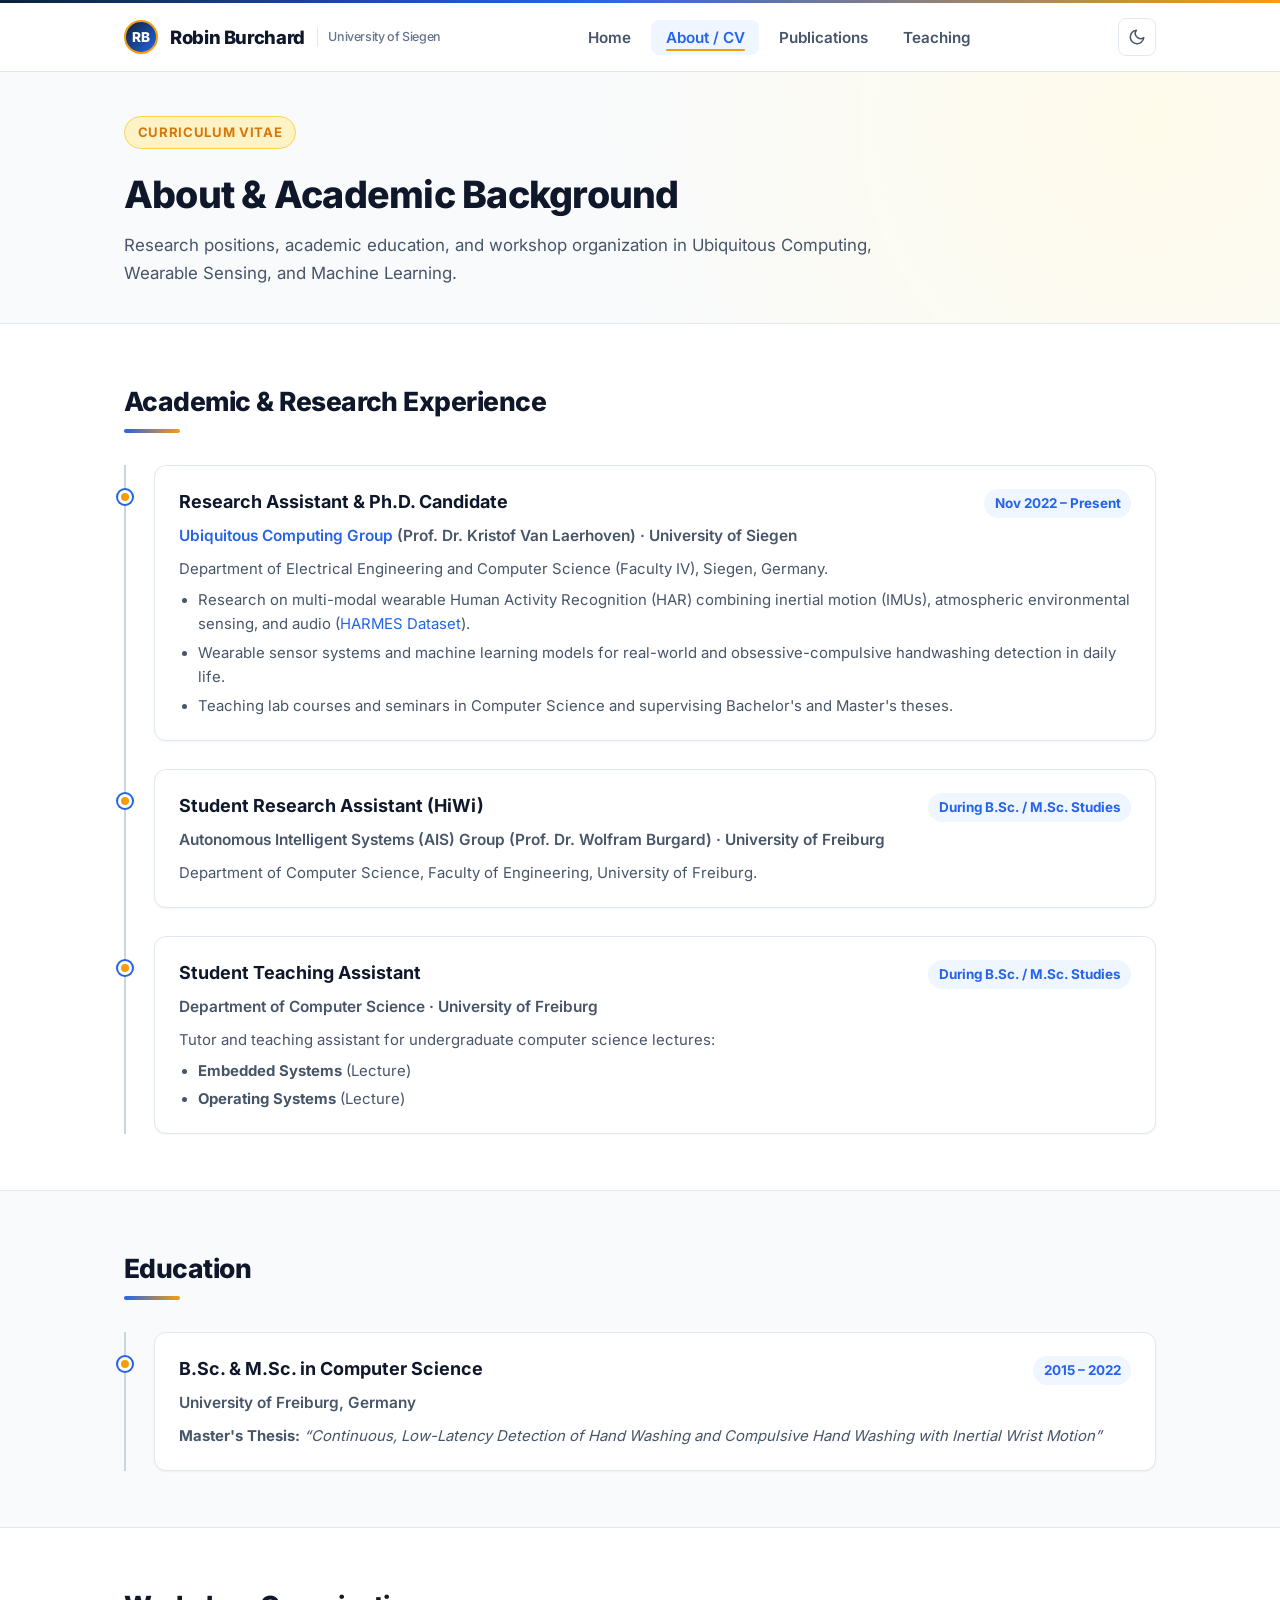
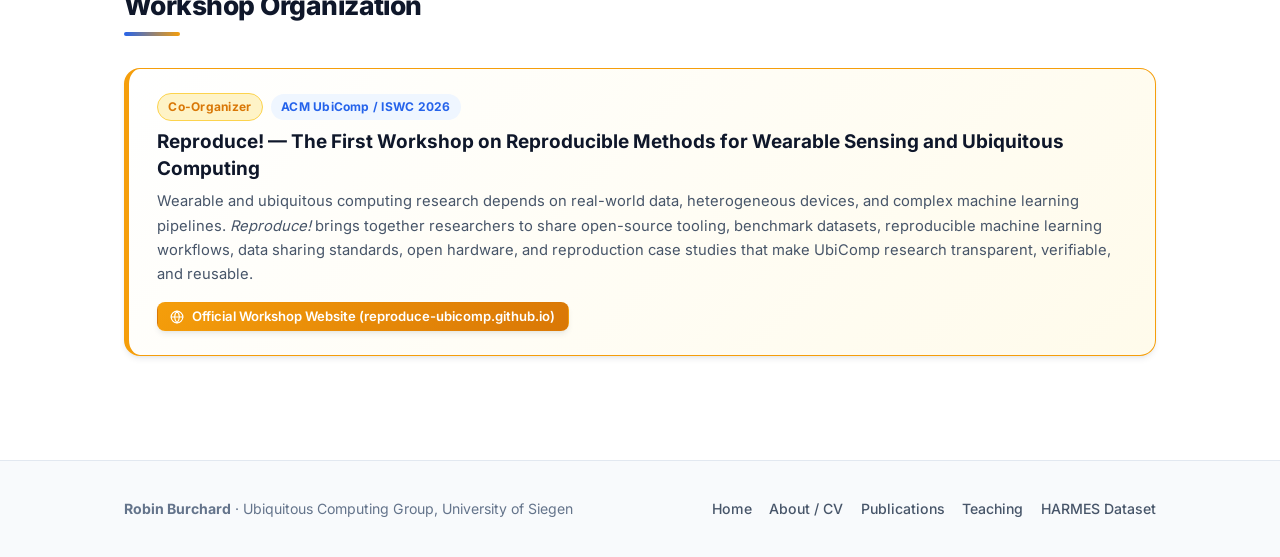
==== cv.html @ 3b198242 "feat: initial personal academic website (Home, CV, Publications, Teaching)" ====
<!DOCTYPE html>
<html lang="en">
<head>
  <meta charset="utf-8">
  <meta name="viewport" content="width=device-width, initial-scale=1">
  <title>About / CV — Robin Burchard</title>
  <meta name="description" content="Curriculum Vitae and academic background of Robin Burchard, Researcher and Ph.D. Candidate at the University of Siegen.">
  <meta name="author" content="Robin Burchard">
  <meta name="theme-color" content="#0b2239">

  <link rel="icon" type="image/svg+xml" href="assets/img/profile-placeholder.svg">
  <link rel="stylesheet" href="assets/css/style.css">
  <script src="assets/js/main.js"></script>
</head>
<body>

  <!-- Top Navigation -->
  <header class="site-header">
    <div class="container nav-inner">
      <a href="index.html" class="brand">
        <span class="brand-mark">RB</span>
        <span>Robin Burchard</span>
        <span class="brand-subtitle">University of Siegen</span>
      </a>

      <nav aria-label="Primary Navigation">
        <ul id="nav-links" class="nav-links">
          <li><a href="index.html" class="nav-link">Home</a></li>
          <li><a href="cv.html" class="nav-link active" aria-current="page">About / CV</a></li>
          <li><a href="publications.html" class="nav-link">Publications</a></li>
          <li><a href="teaching.html" class="nav-link">Teaching</a></li>
        </ul>
      </nav>

      <div class="nav-actions">
        <button id="theme-toggle" class="theme-toggle" type="button" aria-label="Toggle color theme"></button>
        <button id="mobile-menu-btn" class="mobile-menu-btn" type="button" aria-label="Toggle menu" aria-expanded="false">
          <svg viewBox="0 0 24 24" width="20" height="20" fill="none" stroke="currentColor" stroke-width="2" stroke-linecap="round"><line x1="3" y1="6" x2="21" y2="6"></line><line x1="3" y1="12" x2="21" y2="12"></line><line x1="3" y1="18" x2="21" y2="18"></line></svg>
        </button>
      </div>
    </div>
  </header>

  <main>
    <!-- Page Header -->
    <section class="page-hero">
      <div class="container">
        <span class="hero-eyebrow">Curriculum Vitae</span>
        <h1 class="page-title">About &amp; Academic Background</h1>
        <p class="page-lead">
          Research positions, academic education, and workshop organization in Ubiquitous Computing, Wearable Sensing, and Machine Learning.
        </p>
      </div>
    </section>

    <!-- Experience Section -->
    <section class="section">
      <div class="container">
        <div class="section-header">
          <div>
            <h2 class="section-title">Academic &amp; Research Experience</h2>
          </div>
        </div>

        <div class="timeline">
          <div class="timeline-item">
            <div class="timeline-header">
              <h3 class="timeline-role">Research Assistant &amp; Ph.D. Candidate</h3>
              <span class="timeline-period">Nov 2022 &ndash; Present</span>
            </div>
            <p class="timeline-org">
              <a href="https://ubicomp.eti.uni-siegen.de/home/team/index.html.en?lang=en" target="_blank" rel="noopener noreferrer">Ubiquitous Computing Group</a>
              (Prof. Dr. Kristof Van Laerhoven) &middot; University of Siegen
            </p>
            <div class="timeline-details">
              <p>Department of Electrical Engineering and Computer Science (Faculty IV), Siegen, Germany.</p>
              <ul>
                <li>Research on multi-modal wearable Human Activity Recognition (HAR) combining inertial motion (IMUs), atmospheric environmental sensing, and audio (<a href="https://rburchard.github.io/harmes-website/" target="_blank" rel="noopener noreferrer">HARMES Dataset</a>).</li>
                <li>Wearable sensor systems and machine learning models for real-world and obsessive-compulsive handwashing detection in daily life.</li>
                <li>Teaching lab courses and seminars in Computer Science and supervising Bachelor's and Master's theses.</li>
              </ul>
            </div>
          </div>

          <div class="timeline-item">
            <div class="timeline-header">
              <h3 class="timeline-role">Student Research Assistant (HiWi)</h3>
              <span class="timeline-period">During B.Sc. / M.Sc. Studies</span>
            </div>
            <p class="timeline-org">
              Autonomous Intelligent Systems (AIS) Group (Prof. Dr. Wolfram Burgard) &middot; University of Freiburg
            </p>
            <div class="timeline-details">
              <p>Department of Computer Science, Faculty of Engineering, University of Freiburg.</p>
            </div>
          </div>

          <div class="timeline-item">
            <div class="timeline-header">
              <h3 class="timeline-role">Student Teaching Assistant</h3>
              <span class="timeline-period">During B.Sc. / M.Sc. Studies</span>
            </div>
            <p class="timeline-org">
              Department of Computer Science &middot; University of Freiburg
            </p>
            <div class="timeline-details">
              <p>Tutor and teaching assistant for undergraduate computer science lectures:</p>
              <ul>
                <li><strong>Embedded Systems</strong> (Lecture)</li>
                <li><strong>Operating Systems</strong> (Lecture)</li>
              </ul>
            </div>
          </div>
        </div>
      </div>
    </section>

    <!-- Education Section -->
    <section class="section section-alt">
      <div class="container">
        <div class="section-header">
          <div>
            <h2 class="section-title">Education</h2>
          </div>
        </div>

        <div class="timeline">
          <div class="timeline-item">
            <div class="timeline-header">
              <h3 class="timeline-role">B.Sc. &amp; M.Sc. in Computer Science</h3>
              <span class="timeline-period">2015 &ndash; 2022</span>
            </div>
            <p class="timeline-org">University of Freiburg, Germany</p>
            <div class="timeline-details">
              <p>
                <strong>Master's Thesis:</strong>
                <em>&ldquo;Continuous, Low-Latency Detection of Hand Washing and Compulsive Hand Washing with Inertial Wrist Motion&rdquo;</em>
              </p>
            </div>
          </div>
        </div>
      </div>
    </section>

    <!-- Academic Organization Section -->
    <section class="section">
      <div class="container">
        <div class="section-header">
          <div>
            <h2 class="section-title">Workshop Organization</h2>
          </div>
        </div>

        <article class="pub-card-pinned featured-first">
          <div class="pub-card-body">
            <div class="pub-meta-top">
              <span class="badge badge-pinned">Co-Organizer</span>
              <span class="badge badge-year">ACM UbiComp / ISWC 2026</span>
            </div>
            <h3 class="pub-title">
              <a href="https://reproduce-ubicomp.github.io/" target="_blank" rel="noopener noreferrer">
                Reproduce! &mdash; The First Workshop on Reproducible Methods for Wearable Sensing and Ubiquitous Computing
              </a>
            </h3>
            <p class="pub-desc">
              Wearable and ubiquitous computing research depends on real-world data, heterogeneous devices, and complex machine learning pipelines.
              <em>Reproduce!</em> brings together researchers to share open-source tooling, benchmark datasets, reproducible machine learning workflows, data sharing standards, open hardware, and reproduction case studies that make UbiComp research transparent, verifiable, and reusable.
            </p>
            <div class="pub-links">
              <a href="https://reproduce-ubicomp.github.io/" class="btn btn-sm btn-gold" target="_blank" rel="noopener noreferrer">
                <svg viewBox="0 0 24 24" fill="none" stroke="currentColor" stroke-width="2" stroke-linecap="round" stroke-linejoin="round"><circle cx="12" cy="12" r="10"></circle><line x1="2" y1="12" x2="22" y2="12"></line><path d="M12 2a15.3 15.3 0 0 1 4 10 15.3 15.3 0 0 1-4 10 15.3 15.3 0 0 1-4-10 15.3 15.3 0 0 1 4-10z"></path></svg>
                <span>Official Workshop Website (reproduce-ubicomp.github.io)</span>
              </a>
            </div>
          </div>
        </article>
      </div>
    </section>
  </main>

  <!-- Footer -->
  <footer class="site-footer">
    <div class="container footer-inner">
      <div>
        <strong>Robin Burchard</strong> &middot; Ubiquitous Computing Group, University of Siegen
      </div>
      <div class="footer-links">
        <a href="index.html">Home</a>
        <a href="cv.html">About / CV</a>
        <a href="publications.html">Publications</a>
        <a href="teaching.html">Teaching</a>
        <a href="https://rburchard.github.io/harmes-website/">HARMES Dataset</a>
      </div>
    </div>
  </footer>

</body>
</html>
---- assets/css/style.css ----
@import url('fonts.css');

/* ==========================================================================
   HARMES-Consistent Design System & Theme Variables (Light / Dark / Auto)
   Zero External Requests · 100% GDPR Compliant
   ========================================================================== */

:root {
  /* Brand Palette derived from HARMES Logo & Website */
  --harmes-navy: #0b2239;
  --harmes-navy-light: #15385c;
  --harmes-blue: #2563eb;
  --harmes-blue-hover: #1d4ed8;
  --harmes-sky: #0ea5e9;
  --harmes-gold: #f59e0b;
  --harmes-gold-light: #fbbf24;
  --harmes-gold-dark: #d97706;
  --harmes-gold-bg: #fffbeb;
  --harmes-gold-border: #fde68a;

  /* Light Mode Surfaces & Text */
  --bg-primary: #ffffff;
  --bg-secondary: #f8fafc;
  --bg-tertiary: #f1f5f9;
  --bg-card: #ffffff;
  --bg-nav: rgba(255, 255, 255, 0.88);
  --text-primary: #0f172a;
  --text-secondary: #475569;
  --text-muted: #64748b;
  --border-color: #e2e8f0;
  --border-strong: #cbd5e1;

  --primary-color: #2563eb;
  --primary-hover: #1d4ed8;
  --primary-soft: #eff6ff;
  --accent-gold: #d97706;
  --accent-gold-bg: #fef3c7;
  --accent-gold-border: #fcd34d;

  /* Shadows & Radii (matching harmes-website) */
  --shadow-sm: 0 1px 2px 0 rgba(11, 34, 57, 0.05);
  --shadow-md: 0 4px 6px -1px rgba(11, 34, 57, 0.08), 0 2px 4px -2px rgba(11, 34, 57, 0.06);
  --shadow-lg: 0 10px 15px -3px rgba(11, 34, 57, 0.1), 0 4px 6px -4px rgba(11, 34, 57, 0.06);
  --shadow-xl: 0 20px 25px -5px rgba(11, 34, 57, 0.12), 0 8px 10px -6px rgba(11, 34, 57, 0.06);
  --radius-sm: 8px;
  --radius-md: 12px;
  --radius-lg: 16px;
  --radius-xl: 22px;
  --transition: all 0.25s cubic-bezier(0.4, 0, 0.2, 1);
  --max-width: 1080px;
}

[data-theme="dark"] {
  --bg-primary: #091524;
  --bg-secondary: #0d1f33;
  --bg-tertiary: #142c47;
  --bg-card: #0f233a;
  --bg-nav: rgba(9, 21, 36, 0.88);
  --text-primary: #f1f5f9;
  --text-secondary: #cbd5e1;
  --text-muted: #94a3b8;
  --border-color: #1e3a5f;
  --border-strong: #2d4f7c;

  --primary-color: #3b82f6;
  --primary-hover: #60a5fa;
  --primary-soft: rgba(59, 130, 246, 0.15);
  --accent-gold: #fbbf24;
  --accent-gold-bg: rgba(245, 158, 11, 0.15);
  --accent-gold-border: rgba(251, 191, 36, 0.4);
  --harmes-gold-bg: rgba(245, 158, 11, 0.08);
  --harmes-gold-border: rgba(251, 191, 36, 0.35);

  --shadow-sm: 0 1px 2px 0 rgba(0, 0, 0, 0.3);
  --shadow-md: 0 4px 6px -1px rgba(0, 0, 0, 0.4), 0 2px 4px -2px rgba(0, 0, 0, 0.3);
  --shadow-lg: 0 10px 15px -3px rgba(0, 0, 0, 0.45), 0 4px 6px -4px rgba(0, 0, 0, 0.35);
  --shadow-xl: 0 20px 25px -5px rgba(0, 0, 0, 0.55), 0 8px 10px -6px rgba(0, 0, 0, 0.4);
}

/* ==========================================================================
   Reset & Base Typography
   ========================================================================== */

*, *::before, *::after {
  box-sizing: border-box;
  margin: 0;
  padding: 0;
}

html {
  scroll-behavior: smooth;
}

body {
  font-family: 'Inter', -apple-system, BlinkMacSystemFont, 'Segoe UI', Roboto, sans-serif;
  color: var(--text-primary);
  background-color: var(--bg-primary);
  line-height: 1.65;
  font-size: 16px;
  -webkit-font-smoothing: antialiased;
  -moz-osx-font-smoothing: grayscale;
  min-height: 100vh;
  display: flex;
  flex-direction: column;
  transition: background-color 0.25s ease, color 0.25s ease;
}

a {
  color: var(--primary-color);
  text-decoration: none;
  transition: var(--transition);
}

a:hover {
  color: var(--primary-hover);
}

img, svg {
  max-width: 100%;
  display: block;
}

.container {
  width: 100%;
  max-width: var(--max-width);
  margin: 0 auto;
  padding: 0 1.5rem;
}

main {
  flex: 1;
}

/* ==========================================================================
   Sticky Top Navigation Bar
   ========================================================================== */

.site-header {
  position: sticky;
  top: 0;
  z-index: 100;
  background: var(--bg-nav);
  backdrop-filter: blur(12px);
  -webkit-backdrop-filter: blur(12px);
  border-bottom: 1px solid var(--border-color);
  transition: var(--transition);
}

/* Top Gold-Blue Accent Strip inspired by HARMES */
.site-header::before {
  content: "";
  display: block;
  height: 3px;
  background: linear-gradient(90deg, var(--harmes-navy) 0%, var(--harmes-blue) 45%, var(--harmes-gold) 100%);
}

.nav-inner {
  display: flex;
  align-items: center;
  justify-content: space-between;
  height: 4.25rem;
}

.brand {
  display: flex;
  align-items: center;
  gap: 0.75rem;
  font-weight: 800;
  font-size: 1.15rem;
  color: var(--text-primary);
  letter-spacing: -0.02em;
}

.brand:hover {
  color: var(--primary-color);
}

.brand-mark {
  width: 34px;
  height: 34px;
  border-radius: 50%;
  background: linear-gradient(135deg, var(--harmes-navy), var(--harmes-blue));
  border: 2px solid var(--harmes-gold);
  color: #ffffff;
  font-size: 0.85rem;
  font-weight: 800;
  display: inline-flex;
  align-items: center;
  justify-content: center;
  box-shadow: var(--shadow-sm);
}

.brand-subtitle {
  font-size: 0.78rem;
  font-weight: 500;
  color: var(--text-muted);
  display: none;
}

@media (min-width: 640px) {
  .brand-subtitle {
    display: inline-block;
    padding-left: 0.65rem;
    border-left: 1px solid var(--border-color);
  }
}

.nav-links {
  display: flex;
  align-items: center;
  gap: 0.35rem;
  list-style: none;
}

.nav-link {
  padding: 0.5rem 0.9rem;
  border-radius: var(--radius-sm);
  font-weight: 600;
  font-size: 0.95rem;
  color: var(--text-secondary);
  position: relative;
}

.nav-link:hover {
  color: var(--text-primary);
  background: var(--bg-secondary);
}

.nav-link.active {
  color: var(--primary-color);
  background: var(--primary-soft);
}

.nav-link.active::after {
  content: "";
  position: absolute;
  bottom: 4px;
  left: 0.9rem;
  right: 0.9rem;
  height: 2px;
  border-radius: 2px;
  background: var(--harmes-gold);
}

.nav-actions {
  display: flex;
  align-items: center;
  gap: 0.5rem;
}

.theme-toggle, .mobile-menu-btn {
  display: inline-flex;
  align-items: center;
  justify-content: center;
  width: 38px;
  height: 38px;
  border-radius: var(--radius-sm);
  border: 1px solid var(--border-color);
  background: var(--bg-card);
  color: var(--text-secondary);
  cursor: pointer;
  transition: var(--transition);
}

.theme-toggle:hover, .mobile-menu-btn:hover {
  color: var(--accent-gold);
  border-color: var(--accent-gold-border);
  transform: translateY(-1px);
  box-shadow: var(--shadow-sm);
}

.mobile-menu-btn {
  display: none;
}

@media (max-width: 720px) {
  .mobile-menu-btn {
    display: inline-flex;
  }
  .nav-links {
    display: none;
    position: absolute;
    top: 100%;
    left: 0;
    right: 0;
    background: var(--bg-card);
    border-bottom: 1px solid var(--border-color);
    padding: 0.75rem 1.5rem 1rem;
    flex-direction: column;
    align-items: stretch;
    box-shadow: var(--shadow-lg);
  }
  .nav-links.open {
    display: flex;
  }
}

/* ==========================================================================
   Hero Section (Home Page)
   ========================================================================== */

.hero-section {
  padding: 4rem 0 3.25rem;
  background: radial-gradient(circle at 85% 15%, var(--harmes-gold-bg) 0%, transparent 45%),
              radial-gradient(circle at 10% 80%, var(--primary-soft) 0%, transparent 50%),
              var(--bg-secondary);
  border-bottom: 1px solid var(--border-color);
}

.hero-grid {
  display: grid;
  grid-template-columns: 240px 1fr;
  gap: 3rem;
  align-items: center;
}

@media (max-width: 820px) {
  .hero-grid {
    grid-template-columns: 1fr;
    text-align: center;
    gap: 2rem;
  }
}

.profile-avatar-wrap {
  position: relative;
  width: 220px;
  height: 220px;
  margin: 0 auto;
}

.profile-avatar {
  width: 100%;
  height: 100%;
  border-radius: 50%;
  object-fit: cover;
  border: 4px solid var(--harmes-gold);
  box-shadow: var(--shadow-xl);
  background: var(--bg-card);
  transition: var(--transition);
}

.profile-avatar-wrap:hover .profile-avatar {
  transform: scale(1.02);
}

.profile-status-pill {
  position: absolute;
  bottom: 6px;
  right: 6px;
  background: var(--harmes-navy);
  color: #ffffff;
  border: 2px solid var(--harmes-gold);
  padding: 0.25rem 0.65rem;
  border-radius: 999px;
  font-size: 0.75rem;
  font-weight: 700;
  letter-spacing: 0.02em;
  box-shadow: var(--shadow-md);
}

.hero-eyebrow {
  display: inline-flex;
  align-items: center;
  gap: 0.45rem;
  padding: 0.3rem 0.8rem;
  border-radius: 999px;
  font-size: 0.82rem;
  font-weight: 700;
  text-transform: uppercase;
  letter-spacing: 0.05em;
  background: var(--accent-gold-bg);
  color: var(--accent-gold);
  border: 1px solid var(--accent-gold-border);
  margin-bottom: 0.9rem;
}

.hero-title {
  font-size: clamp(2rem, 4vw, 2.75rem);
  font-weight: 800;
  letter-spacing: -0.025em;
  line-height: 1.15;
  color: var(--text-primary);
  margin-bottom: 0.5rem;
}

.hero-affiliation {
  font-size: 1.1rem;
  font-weight: 500;
  color: var(--text-secondary);
  margin-bottom: 1.25rem;
}

.hero-affiliation a {
  font-weight: 600;
  border-bottom: 1px dashed var(--primary-color);
}

.hero-bio {
  font-size: 1.02rem;
  color: var(--text-secondary);
  margin-bottom: 1.5rem;
  max-width: 72ch;
}

.research-tags {
  display: flex;
  flex-wrap: wrap;
  gap: 0.5rem;
  margin-bottom: 1.75rem;
}

@media (max-width: 820px) {
  .research-tags {
    justify-content: center;
  }
}

.tag-pill {
  display: inline-flex;
  align-items: center;
  gap: 0.35rem;
  padding: 0.32rem 0.78rem;
  border-radius: 999px;
  font-size: 0.84rem;
  font-weight: 600;
  background: var(--bg-card);
  color: var(--text-primary);
  border: 1px solid var(--border-color);
  box-shadow: var(--shadow-sm);
}

.tag-pill .dot {
  width: 7px;
  height: 7px;
  border-radius: 50%;
  background: var(--harmes-gold);
}

.tag-pill:nth-child(odd) .dot {
  background: var(--primary-color);
}

/* ==========================================================================
   Buttons & Social / Profile Links (Matching harmes-website button style)
   ========================================================================== */

.social-links-bar {
  display: flex;
  flex-wrap: wrap;
  gap: 0.6rem;
  align-items: center;
}

@media (max-width: 820px) {
  .social-links-bar {
    justify-content: center;
  }
}

.btn {
  display: inline-flex;
  align-items: center;
  gap: 0.5rem;
  padding: 0.55rem 1.05rem;
  border-radius: var(--radius-md);
  font-weight: 600;
  font-size: 0.9rem;
  border: 1.5px solid var(--border-color);
  background: var(--bg-card);
  color: var(--text-primary);
  box-shadow: var(--shadow-sm);
  cursor: pointer;
  transition: var(--transition);
  line-height: 1.2;
}

.btn svg {
  width: 17px;
  height: 17px;
  flex-shrink: 0;
}

.btn:hover {
  transform: translateY(-2px);
  box-shadow: var(--shadow-md);
  border-color: var(--primary-color);
  color: var(--primary-color);
}

.btn-primary {
  background: var(--harmes-navy);
  color: #ffffff;
  border-color: var(--harmes-navy);
  box-shadow: var(--shadow-md);
}

[data-theme="dark"] .btn-primary {
  background: var(--primary-color);
  border-color: var(--primary-color);
}

.btn-primary:hover {
  background: var(--primary-color);
  border-color: var(--primary-color);
  color: #ffffff;
  box-shadow: var(--shadow-lg);
}

.btn-gold {
  background: linear-gradient(135deg, var(--harmes-gold) 0%, var(--harmes-gold-dark) 100%);
  color: #ffffff;
  border-color: transparent;
  box-shadow: var(--shadow-md);
}

.btn-gold:hover {
  color: #ffffff;
  filter: brightness(1.06);
  box-shadow: var(--shadow-lg);
}

.btn-sm {
  padding: 0.38rem 0.78rem;
  font-size: 0.82rem;
  border-radius: var(--radius-sm);
}

.btn-sm svg {
  width: 14px;
  height: 14px;
}

/* ==========================================================================
   Section Headers & Page Banners
   ========================================================================== */

.section {
  padding: 3.5rem 0;
}

.section-alt {
  background-color: var(--bg-secondary);
  border-top: 1px solid var(--border-color);
  border-bottom: 1px solid var(--border-color);
}

.section-header {
  display: flex;
  align-items: flex-end;
  justify-content: space-between;
  flex-wrap: wrap;
  gap: 1rem;
  margin-bottom: 2rem;
}

.section-title {
  font-size: 1.65rem;
  font-weight: 800;
  color: var(--text-primary);
  letter-spacing: -0.02em;
  position: relative;
  padding-bottom: 0.55rem;
}

.section-title::after {
  content: "";
  position: absolute;
  bottom: 0;
  left: 0;
  width: 56px;
  height: 4px;
  border-radius: 2px;
  background: linear-gradient(90deg, var(--primary-color), var(--harmes-gold));
}

.section-subtitle {
  color: var(--text-secondary);
  font-size: 0.98rem;
  margin-top: 0.35rem;
}

.page-hero {
  padding: 2.75rem 0 2.25rem;
  background: radial-gradient(circle at 90% 20%, var(--harmes-gold-bg) 0%, transparent 50%),
              var(--bg-secondary);
  border-bottom: 1px solid var(--border-color);
}

.page-title {
  font-size: clamp(1.75rem, 3.2vw, 2.35rem);
  font-weight: 800;
  letter-spacing: -0.02em;
  margin-bottom: 0.4rem;
}

.page-lead {
  color: var(--text-secondary);
  font-size: 1.05rem;
  max-width: 70ch;
}

/* ==========================================================================
   Pinned / Highlighted Publication Cards
   ========================================================================== */

.pinned-grid {
  display: flex;
  flex-direction: column;
  gap: 1.35rem;
}

.pub-card-pinned {
  background: var(--bg-card);
  border: 1.5px solid var(--harmes-gold-border);
  border-left: 5px solid var(--harmes-gold);
  border-radius: var(--radius-lg);
  padding: 1.5rem 1.75rem;
  box-shadow: var(--shadow-md);
  transition: var(--transition);
  display: flex;
  gap: 1.5rem;
  align-items: flex-start;
  position: relative;
}

.pub-card-pinned.featured-first {
  background: linear-gradient(135deg, var(--bg-card) 0%, var(--harmes-gold-bg) 100%);
  border-left: 5px solid var(--primary-color);
  border-color: var(--harmes-gold);
}

.pub-card-pinned:hover {
  transform: translateY(-3px);
  box-shadow: var(--shadow-lg);
}

.pub-card-icon {
  width: 78px;
  height: 78px;
  border-radius: var(--radius-md);
  object-fit: contain;
  flex-shrink: 0;
  background: #ffffff;
  padding: 4px;
  border: 1px solid var(--border-color);
  box-shadow: var(--shadow-sm);
}

@media (max-width: 640px) {
  .pub-card-pinned {
    flex-direction: column;
    padding: 1.25rem;
  }
  .pub-card-icon {
    width: 64px;
    height: 64px;
  }
}

.pub-card-body {
  flex: 1;
  min-width: 0;
}

.pub-meta-top {
  display: flex;
  flex-wrap: wrap;
  align-items: center;
  gap: 0.5rem;
  margin-bottom: 0.5rem;
}

.badge {
  display: inline-flex;
  align-items: center;
  gap: 0.35rem;
  padding: 0.2rem 0.65rem;
  border-radius: 999px;
  font-size: 0.75rem;
  font-weight: 700;
  letter-spacing: 0.02em;
}

.badge-pinned {
  background: var(--accent-gold-bg);
  color: var(--accent-gold);
  border: 1px solid var(--accent-gold-border);
}

.badge-year {
  background: var(--primary-soft);
  color: var(--primary-color);
}

.badge-type {
  background: var(--bg-tertiary);
  color: var(--text-secondary);
}

.pub-title {
  font-size: 1.18rem;
  font-weight: 700;
  line-height: 1.4;
  color: var(--text-primary);
  margin-bottom: 0.45rem;
}

.pub-title a {
  color: inherit;
}

.pub-title a:hover {
  color: var(--primary-color);
}

.pub-authors {
  font-size: 0.94rem;
  color: var(--text-secondary);
  margin-bottom: 0.35rem;
}

.pub-authors .author-self {
  font-weight: 700;
  color: var(--text-primary);
  text-decoration: underline;
  text-decoration-color: var(--harmes-gold);
  text-underline-offset: 3px;
}

.pub-venue {
  font-size: 0.9rem;
  font-style: italic;
  color: var(--text-muted);
  margin-bottom: 0.65rem;
}

.pub-desc {
  font-size: 0.92rem;
  color: var(--text-secondary);
  margin-bottom: 0.95rem;
}

.pub-links {
  display: flex;
  flex-wrap: wrap;
  gap: 0.5rem;
}

/* ==========================================================================
   Chronological Publication List & Filter Controls
   ========================================================================== */

.pub-controls {
  display: flex;
  flex-wrap: wrap;
  gap: 1rem;
  align-items: center;
  justify-content: space-between;
  background: var(--bg-card);
  padding: 1rem 1.25rem;
  border-radius: var(--radius-md);
  border: 1px solid var(--border-color);
  box-shadow: var(--shadow-sm);
  margin-bottom: 2rem;
}

.search-box {
  position: relative;
  flex: 1;
  min-width: 240px;
}

.search-box svg {
  position: absolute;
  left: 0.85rem;
  top: 50%;
  transform: translateY(-50%);
  width: 16px;
  height: 16px;
  color: var(--text-muted);
}

.search-input {
  width: 100%;
  padding: 0.55rem 0.9rem 0.55rem 2.4rem;
  border-radius: var(--radius-sm);
  border: 1px solid var(--border-color);
  background: var(--bg-secondary);
  color: var(--text-primary);
  font-family: inherit;
  font-size: 0.92rem;
  transition: var(--transition);
}

.search-input:focus {
  outline: none;
  border-color: var(--primary-color);
  background: var(--bg-card);
  box-shadow: 0 0 0 3px var(--primary-soft);
}

.filter-pills {
  display: flex;
  flex-wrap: wrap;
  gap: 0.4rem;
}

.filter-btn {
  padding: 0.42rem 0.85rem;
  border-radius: 999px;
  font-size: 0.83rem;
  font-weight: 600;
  border: 1px solid var(--border-color);
  background: var(--bg-secondary);
  color: var(--text-secondary);
  cursor: pointer;
  transition: var(--transition);
}

.filter-btn:hover {
  color: var(--text-primary);
  border-color: var(--border-strong);
}

.filter-btn.active {
  background: var(--harmes-navy);
  color: #ffffff;
  border-color: var(--harmes-navy);
}

[data-theme="dark"] .filter-btn.active {
  background: var(--primary-color);
  border-color: var(--primary-color);
}

.year-group {
  margin-bottom: 2.5rem;
}

.year-heading {
  display: flex;
  align-items: center;
  gap: 0.75rem;
  font-size: 1.35rem;
  font-weight: 800;
  color: var(--text-primary);
  margin-bottom: 1rem;
}

.year-heading::after {
  content: "";
  flex: 1;
  height: 1px;
  background: var(--border-color);
}

.year-count {
  font-size: 0.8rem;
  font-weight: 600;
  padding: 0.15rem 0.55rem;
  border-radius: 999px;
  background: var(--bg-tertiary);
  color: var(--text-muted);
}

.pub-list {
  display: flex;
  flex-direction: column;
  gap: 0.9rem;
}

.pub-item {
  background: var(--bg-card);
  border: 1px solid var(--border-color);
  border-radius: var(--radius-md);
  padding: 1.15rem 1.35rem;
  transition: var(--transition);
}

.pub-item:hover {
  border-color: var(--primary-color);
  box-shadow: var(--shadow-sm);
}

.bibtex-drawer {
  display: none;
  margin-top: 0.85rem;
  padding: 0.85rem 1rem;
  background: var(--bg-secondary);
  border: 1px solid var(--border-color);
  border-radius: var(--radius-sm);
  font-family: ui-monospace, SFMono-Regular, Menlo, Monaco, Consolas, monospace;
  font-size: 0.8rem;
  overflow-x: auto;
  white-space: pre-wrap;
  color: var(--text-secondary);
  position: relative;
}

.bibtex-drawer.open {
  display: block;
}

/* ==========================================================================
   CV Timeline & Cards (About / CV & Teaching Pages)
   ========================================================================== */

.timeline {
  position: relative;
  padding-left: 1.75rem;
  border-left: 2px solid var(--border-strong);
  display: flex;
  flex-direction: column;
  gap: 1.75rem;
}

.timeline-item {
  position: relative;
  background: var(--bg-card);
  border: 1px solid var(--border-color);
  border-radius: var(--radius-md);
  padding: 1.35rem 1.5rem;
  box-shadow: var(--shadow-sm);
  transition: var(--transition);
}

.timeline-item:hover {
  border-color: var(--primary-color);
  box-shadow: var(--shadow-md);
}

.timeline-item::before {
  content: "";
  position: absolute;
  left: -2.32rem;
  top: 1.5rem;
  width: 14px;
  height: 14px;
  border-radius: 50%;
  background: var(--harmes-gold);
  border: 3px solid var(--bg-primary);
  box-shadow: 0 0 0 2px var(--primary-color);
}

.timeline-header {
  display: flex;
  flex-wrap: wrap;
  justify-content: space-between;
  align-items: baseline;
  gap: 0.5rem;
  margin-bottom: 0.35rem;
}

.timeline-role {
  font-size: 1.12rem;
  font-weight: 700;
  color: var(--text-primary);
}

.timeline-period {
  font-size: 0.84rem;
  font-weight: 700;
  padding: 0.2rem 0.65rem;
  border-radius: 999px;
  background: var(--primary-soft);
  color: var(--primary-color);
}

.timeline-org {
  font-size: 0.96rem;
  font-weight: 600;
  color: var(--text-secondary);
  margin-bottom: 0.5rem;
}

.timeline-details {
  font-size: 0.93rem;
  color: var(--text-secondary);
}

.timeline-details ul {
  padding-left: 1.2rem;
  margin-top: 0.4rem;
}

.timeline-details li + li {
  margin-top: 0.25rem;
}

/* Feature Cards Grid (Workshop & Teaching) */
.cards-grid {
  display: grid;
  grid-template-columns: repeat(auto-fit, minmax(300px, 1fr));
  gap: 1.35rem;
}

.info-card {
  background: var(--bg-card);
  border: 1px solid var(--border-color);
  border-top: 4px solid var(--primary-color);
  border-radius: var(--radius-md);
  padding: 1.5rem;
  box-shadow: var(--shadow-sm);
  transition: var(--transition);
  display: flex;
  flex-direction: column;
  justify-content: space-between;
}

.info-card.gold-accent {
  border-top-color: var(--harmes-gold);
}

.info-card:hover {
  transform: translateY(-2px);
  box-shadow: var(--shadow-md);
}

.info-card-title {
  font-size: 1.15rem;
  font-weight: 700;
  color: var(--text-primary);
  margin: 0.5rem 0 0.4rem;
}

.info-card-meta {
  font-size: 0.88rem;
  font-weight: 600;
  color: var(--primary-color);
  margin-bottom: 0.65rem;
}

.info-card-text {
  font-size: 0.94rem;
  color: var(--text-secondary);
}

/* ==========================================================================
   Footer
   ========================================================================== */

.site-footer {
  background: var(--bg-secondary);
  border-top: 1px solid var(--border-color);
  padding: 2.25rem 0;
  margin-top: 3rem;
  font-size: 0.88rem;
  color: var(--text-muted);
}

.footer-inner {
  display: flex;
  flex-wrap: wrap;
  align-items: center;
  justify-content: space-between;
  gap: 1rem;
}

.footer-links {
  display: flex;
  flex-wrap: wrap;
  gap: 1.1rem;
}

.footer-links a {
  color: var(--text-secondary);
  font-weight: 500;
}

.footer-links a:hover {
  color: var(--primary-color);
}

.sync-status {
  display: inline-flex;
  align-items: center;
  gap: 0.4rem;
  font-size: 0.8rem;
  color: var(--text-muted);
}

.sync-dot {
  width: 8px;
  height: 8px;
  border-radius: 50%;
  background: #10b981;
}
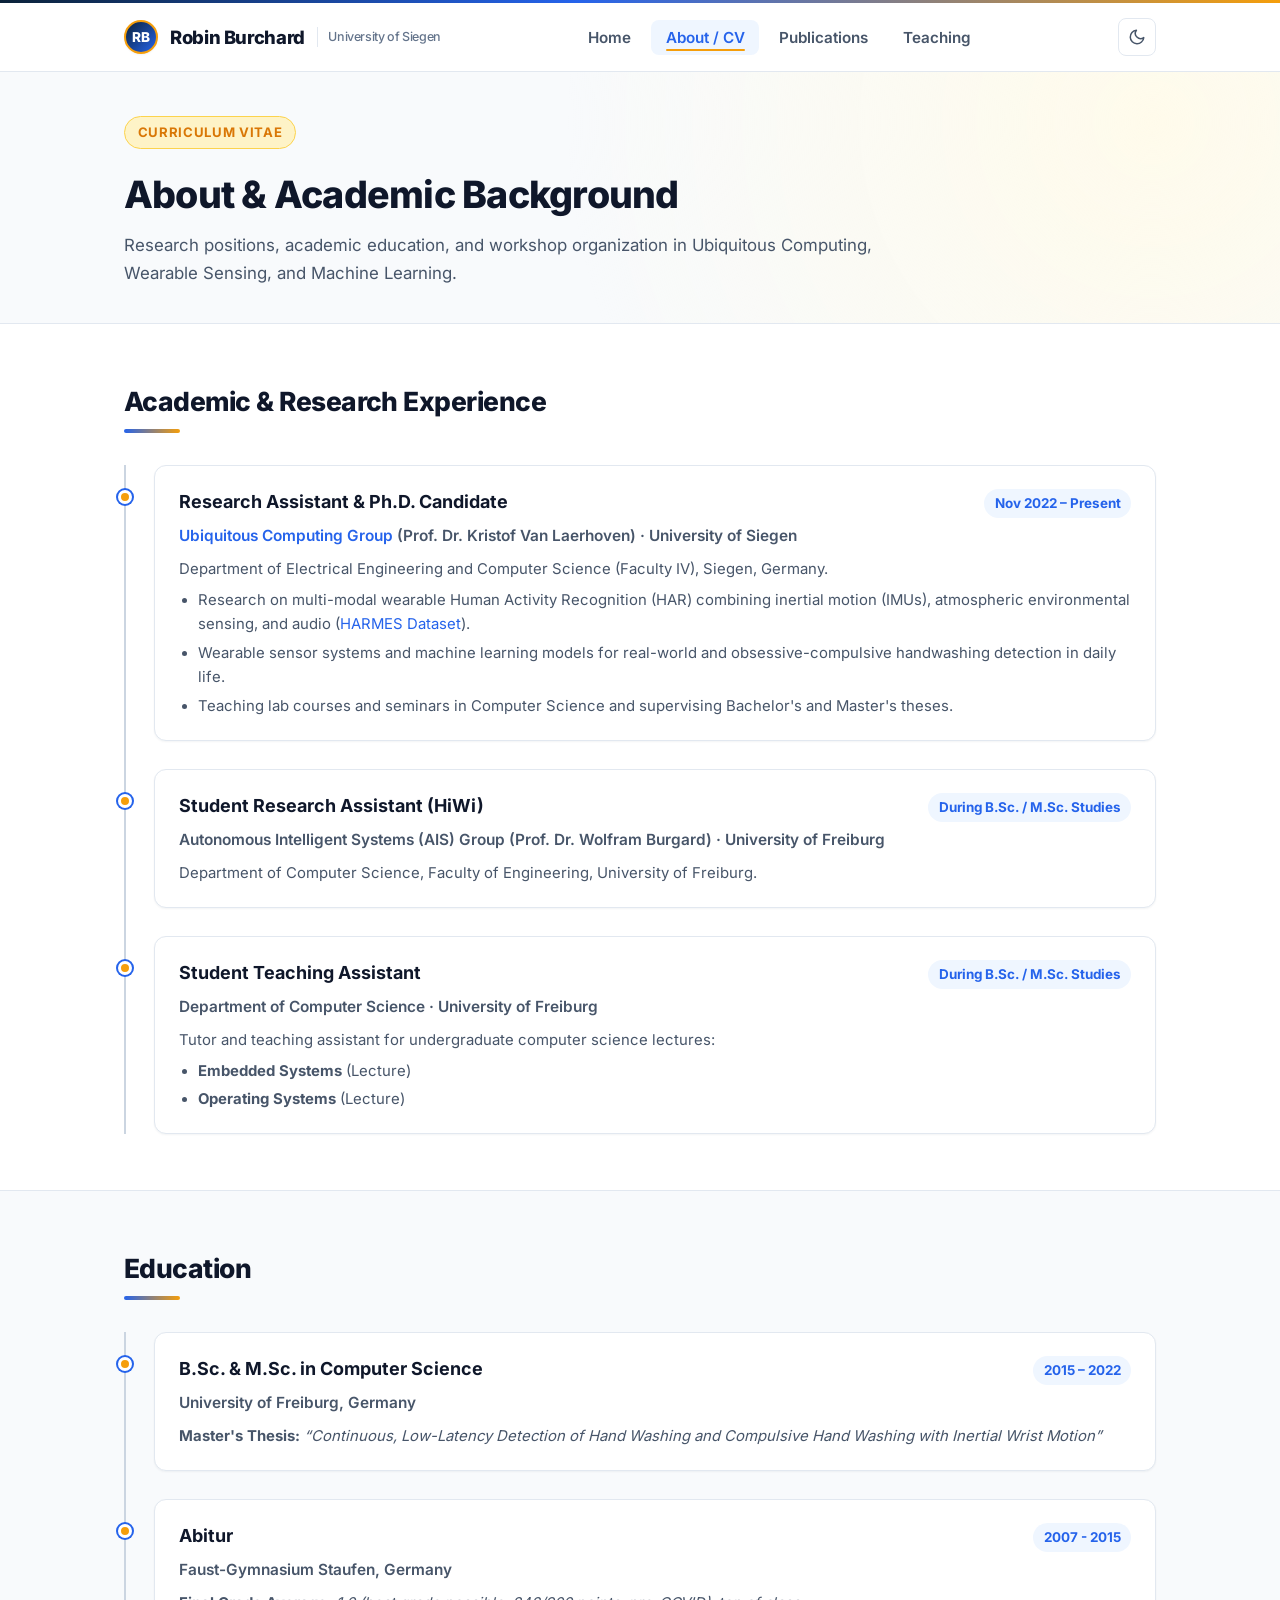
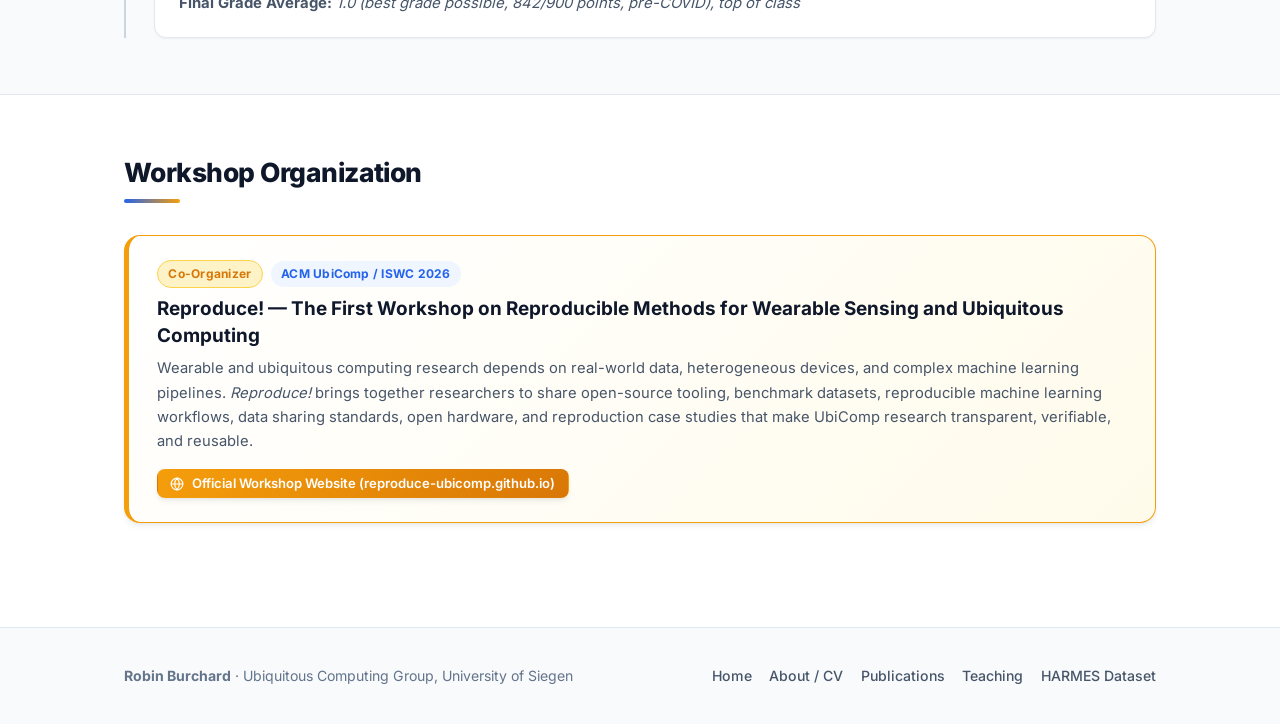
==== commit dcb951ec: "Update cv.html" ====
--- a/cv.html
+++ b/cv.html
@@ -8,7 +8,8 @@
   <meta name="author" content="Robin Burchard">
   <meta name="theme-color" content="#0b2239">
 
-  <link rel="icon" type="image/svg+xml" href="assets/img/profile-placeholder.svg">
+  <link rel="canonical" href="https://rburchard.github.io/cv.html">
+  <link rel="icon" type="image/jpeg" href="assets/img/profile-placeholder.jpeg">
   <link rel="stylesheet" href="assets/css/style.css">
   <script src="assets/js/main.js"></script>
 </head>
@@ -69,7 +70,7 @@
               <span class="timeline-period">Nov 2022 &ndash; Present</span>
             </div>
             <p class="timeline-org">
-              <a href="https://ubicomp.eti.uni-siegen.de/home/team/index.html.en?lang=en" target="_blank" rel="noopener noreferrer">Ubiquitous Computing Group</a>
+              <a href="https://ubi29.informatik.uni-siegen.de/usi/team.html" target="_blank" rel="noopener noreferrer">Ubiquitous Computing Group</a>
               (Prof. Dr. Kristof Van Laerhoven) &middot; University of Siegen
             </p>
             <div class="timeline-details">
@@ -135,6 +136,19 @@
               <p>
                 <strong>Master's Thesis:</strong>
                 <em>&ldquo;Continuous, Low-Latency Detection of Hand Washing and Compulsive Hand Washing with Inertial Wrist Motion&rdquo;</em>
+              </p>
+            </div>
+          </div>
+          <div class="timeline-item">
+            <div class="timeline-header">
+              <h3 class="timeline-role">Abitur</h3>
+              <span class="timeline-period">2007 - 2015</span>
+            </div>
+            <p class="timeline-org">Faust-Gymnasium Staufen, Germany</p>
+            <div class="timeline-details">
+              <p>
+                <strong>Final Grade Average:</strong>
+                <em>1.0 (best grade possible, 842/900 points, pre-COVID), top of class</em>
               </p>
             </div>
           </div>
